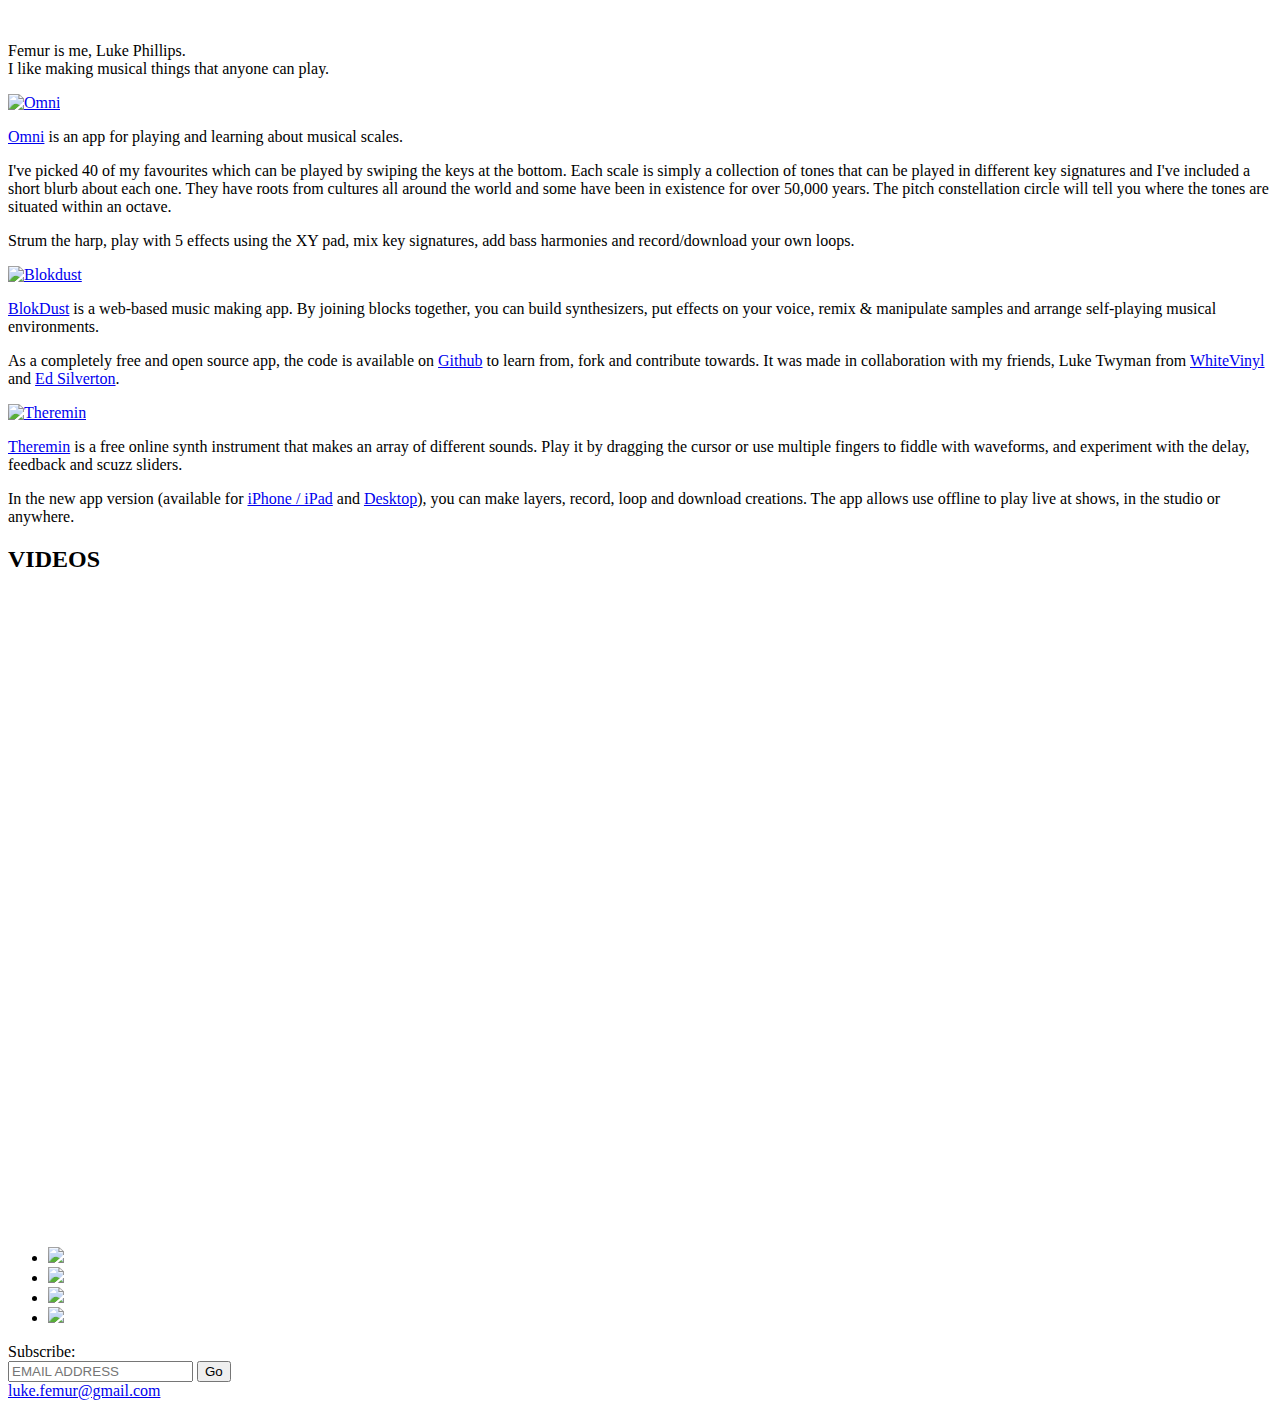
==== index.html @ b9eaee75 "copied existing femurdesign website from old host" ====
<!doctype html>
<html lang="">
<head>
    <meta charset="utf-8">
    <meta http-equiv="x-ua-compatible" content="ie=edge">

    <title>Femur - The creative work of musician & developer, Luke Phillips</title>
    <meta name="description" content="I like making musical things that anyone can play. My apps include Blokdust & the Theremin">
    <meta name="viewport" content="width=device-width, initial-scale=1">

    <meta property="og:url" content="https://www.femurdesign.com/"/>
    <meta property="og:title" content="Femur - The creative work of musician & developer, Luke Phillips"/>
    <meta property="og:description" content="I like making musical things that anyone can play. My apps include Blokdust & the Theremin"/>
    <meta property="og:image" content="img/thumbnail.png"/>

    <link href='//fonts.googleapis.com/css?family=Lato' rel='stylesheet' type='text/css'>
    <link rel="stylesheet" href="css/main.min.css">

    <link rel="icon" type="image/png" sizes="32x32" href="favicon-32x32.png">
    <link rel="icon" type="image/png" sizes="96x96" href="favicon-96x96.png">
    <link rel="icon" type="image/png" sizes="16x16" href="favicon-16x16.png">
</head>
<body>
<!--[if lt IE 8]>
<p class="browserupgrade">You are using an <strong>outdated</strong> browser. Please <a href="http://browsehappy.com/">upgrade your browser</a> to improve your experience.</p>
<![endif]-->

<div class="container">

    <div class="row text-center">
        <div class="col-xs-12">
            <div class="col-xs-12  heading">
                <div class="title">
                    <img src="img/logo.png" alt=""/>
                </div>

                <div class="col-xs-12 col-md-6 col-md-offset-3 subtitle">
                    <p>Femur is me, Luke Phillips. <br/>I like making musical things that anyone can play.</p>
                </div>
            </div>
        </div>
    </div>

    <section class="row">

        <div class="col-xs-12 col-md-6 col-md-offset-3 portfolio-item">
            <div class="image">
                <a href="https://femurdesign.com/omni">
                    <img src="img/omni.png" alt="Omni"/>
                </a>
            </div>
            <div class="copy">
                <p><a href="https://femurdesign.com/omni" alt="Omni Website">Omni</a> is an app for playing and learning about musical scales.</p>

                <p>I've picked 40 of my favourites which can be played by swiping the keys at the bottom. Each scale is simply a collection of tones that can be played in different key signatures and I've included a short blurb about each one. They have roots from cultures all around the world and some have been in existence for over 50,000 years. The pitch constellation circle will tell you where the tones are situated within an octave.</p>
                
                <p>Strum the harp, play with 5 effects using the XY pad, mix key signatures, add bass harmonies and record/download your own loops.</p>
            </div>
        </div>

        <div class="col-xs-12 col-md-6 col-md-offset-3 portfolio-item">
            <div class="image">
                <a href="https://blokdust.com">
                    <img src="img/blokdust.gif" alt="Blokdust"/>
                </a>
            </div>
            <div class="copy">
                <p><a href="https://blokdust.com" alt="BlokDust Website">BlokDust</a> is a web-based music making app. By joining blocks together, you can build synthesizers, put effects on your voice, remix & manipulate samples and arrange self-playing musical environments.</p>
                <p>As a completely free and open source app, the code is available on <a href="https://github.com/BlokDust/BlokDust">Github</a> to learn from, fork and contribute towards. It was made in collaboration with my friends, Luke Twyman from <a href="http://whitevinyldesign.com/">WhiteVinyl</a> and <a href="http://edsilv.com">Ed Silverton</a>.
                </p>
            </div>
        </div>

        <div class="col-xs-12 col-md-6 col-md-offset-3 portfolio-item">
            <div class="image">
                <a href="https://www.femurdesign.com/theremin/">
                    <img src="img/theremin.png" title="Blokdust" alt="Theremin"/>
                </a>
            </div>
            <div class="copy">
                <p><a href="https://www.femurdesign.com/theremin/" title="Theremin" alt="Theremin site">Theremin</a> is a free online synth instrument that makes an array of different sounds. Play it by dragging the cursor or use multiple fingers to fiddle with waveforms, and experiment with the delay, feedback and scuzz sliders.</p>
                <p>In the new app version (available for <a href="http://geo.itunes.apple.com/us/app/theremin-synth-loop-record/id1104816326?mt=8">iPhone / iPad</a> and <a href="https://chrome.google.com/webstore/detail/theremin/ghajldemkobafmgejbnjpeohpifhkhjd">Desktop</a>), you can make layers, record, loop and download creations. The app allows use offline to play live at shows, in the studio or anywhere.</p>
            </div>
        </div>

    </section>

    <div class="seperator"></div>

    <section class="row">
        <div class="col-xs-12 col-sm-8 col-md-6 col-center portfolio-item text-center">

            <h2 class="subtitle">VIDEOS</h2>

            <div class="embed-responsive embed-responsive-16by9">
                <iframe width="560" height="315" src="https://www.youtube.com/embed/aFK_aq44z4Y" frameborder="0" allowfullscreen></iframe>
            </div>

            <div class="embed-responsive embed-responsive-16by9">
                <iframe width="560" height="315" src="https://www.youtube.com/embed/o8XPSG1ZO70" frameborder="0" allowfullscreen></iframe>
            </div>

        </div>

    </section>

    <div class="seperator"></div>


    <div class="row text-center footer">
        <div class="col-xs-12 col-md-4">
            <ul class="social">
                <li><a href="https://www.facebook.com/femurdesign"><img src="img/icons/facebook.svg"/></a></li>
                <li><a href="https://twitter.com/femurdesign"><img src="img/icons/twitter.svg"/></a></li>
                <li><a href="https://github.com/lukephills"><img src="img/icons/github.svg"/></a></li>
                <li><a href="https://www.youtube.com/channel/UCdp2BhgqetxCKNwKLHW20yQ"><img src="img/icons/youtube.svg"/></a></li>
            </ul>
        </div>
        <div class="col-xs-12 col-md-4">
            <!-- Begin MailChimp Signup Form -->
            <div id="mc_embed_signup" class="subscribe">
                <form action="//femurdesign.us3.list-manage.com/subscribe/post?u=a8685aebc16700ab70541a03a&amp;id=cd9caaf477" method="post" id="mc-embedded-subscribe-form" name="mc-embedded-subscribe-form" class="validate" target="_blank" novalidate>
                    <div id="mc_embed_signup_scroll">
                        <div class="mc-field-group">
                        	<label for="mce-EMAIL" class="uppercase">Subscribe:</label>
                        	<div class="inline-block">
                                <input type="email" value="" name="EMAIL" class="required email subscribe-email" id="mce-EMAIL" placeholder="EMAIL ADDRESS">

                                <!-- real people should not fill this in and expect good things - do not remove this or risk form bot signups-->
                                <div style="position: absolute; left: -5000px;"><input type="text" name="b_a8685aebc16700ab70541a03a_cd9caaf477" tabindex="-1" value=""></div>
                                <input type="submit" value="Go" name="subscribe" id="mc-embedded-subscribe" class="button">
                            </div>
                        </div>
                    	<div id="mce-responses" class="clear">
                		<div class="response" id="mce-error-response" style="display:none"></div>
                		<div class="response" id="mce-success-response" style="display:none"></div>
                	</div>
                  </div>
              </form>
            </div>


            <!--End mc_embed_signup-->
        </div>
        <div class="col-xs-12 col-md-4">
            <a href="mailto:luke.femur@gmail.com" >luke.femur@gmail.com</a>
        </div>


    </div>
</div>


<!-- Mailchimp validation -->
<script type='text/javascript' src='//s3.amazonaws.com/downloads.mailchimp.com/js/mc-validate.js'></script><script type='text/javascript'>(function($) {window.fnames = new Array(); window.ftypes = new Array();fnames[0]='EMAIL';ftypes[0]='email';}(jQuery));var $mcj = jQuery.noConflict(true);</script>

<!-- Google Analytics: change UA-XXXXX-X to be your site's ID. -->
<script>
    (function(i,s,o,g,r,a,m){i['GoogleAnalyticsObject']=r;i[r]=i[r]||function(){
            (i[r].q=i[r].q||[]).push(arguments)},i[r].l=1*new Date();a=s.createElement(o),
        m=s.getElementsByTagName(o)[0];a.async=1;a.src=g;m.parentNode.insertBefore(a,m)
    })(window,document,'script','//www.google-analytics.com/analytics.js','ga');
    ga('create', 'UA-44791750-2', 'auto');
    ga('send', 'pageview');
</script>
</body>
</html>
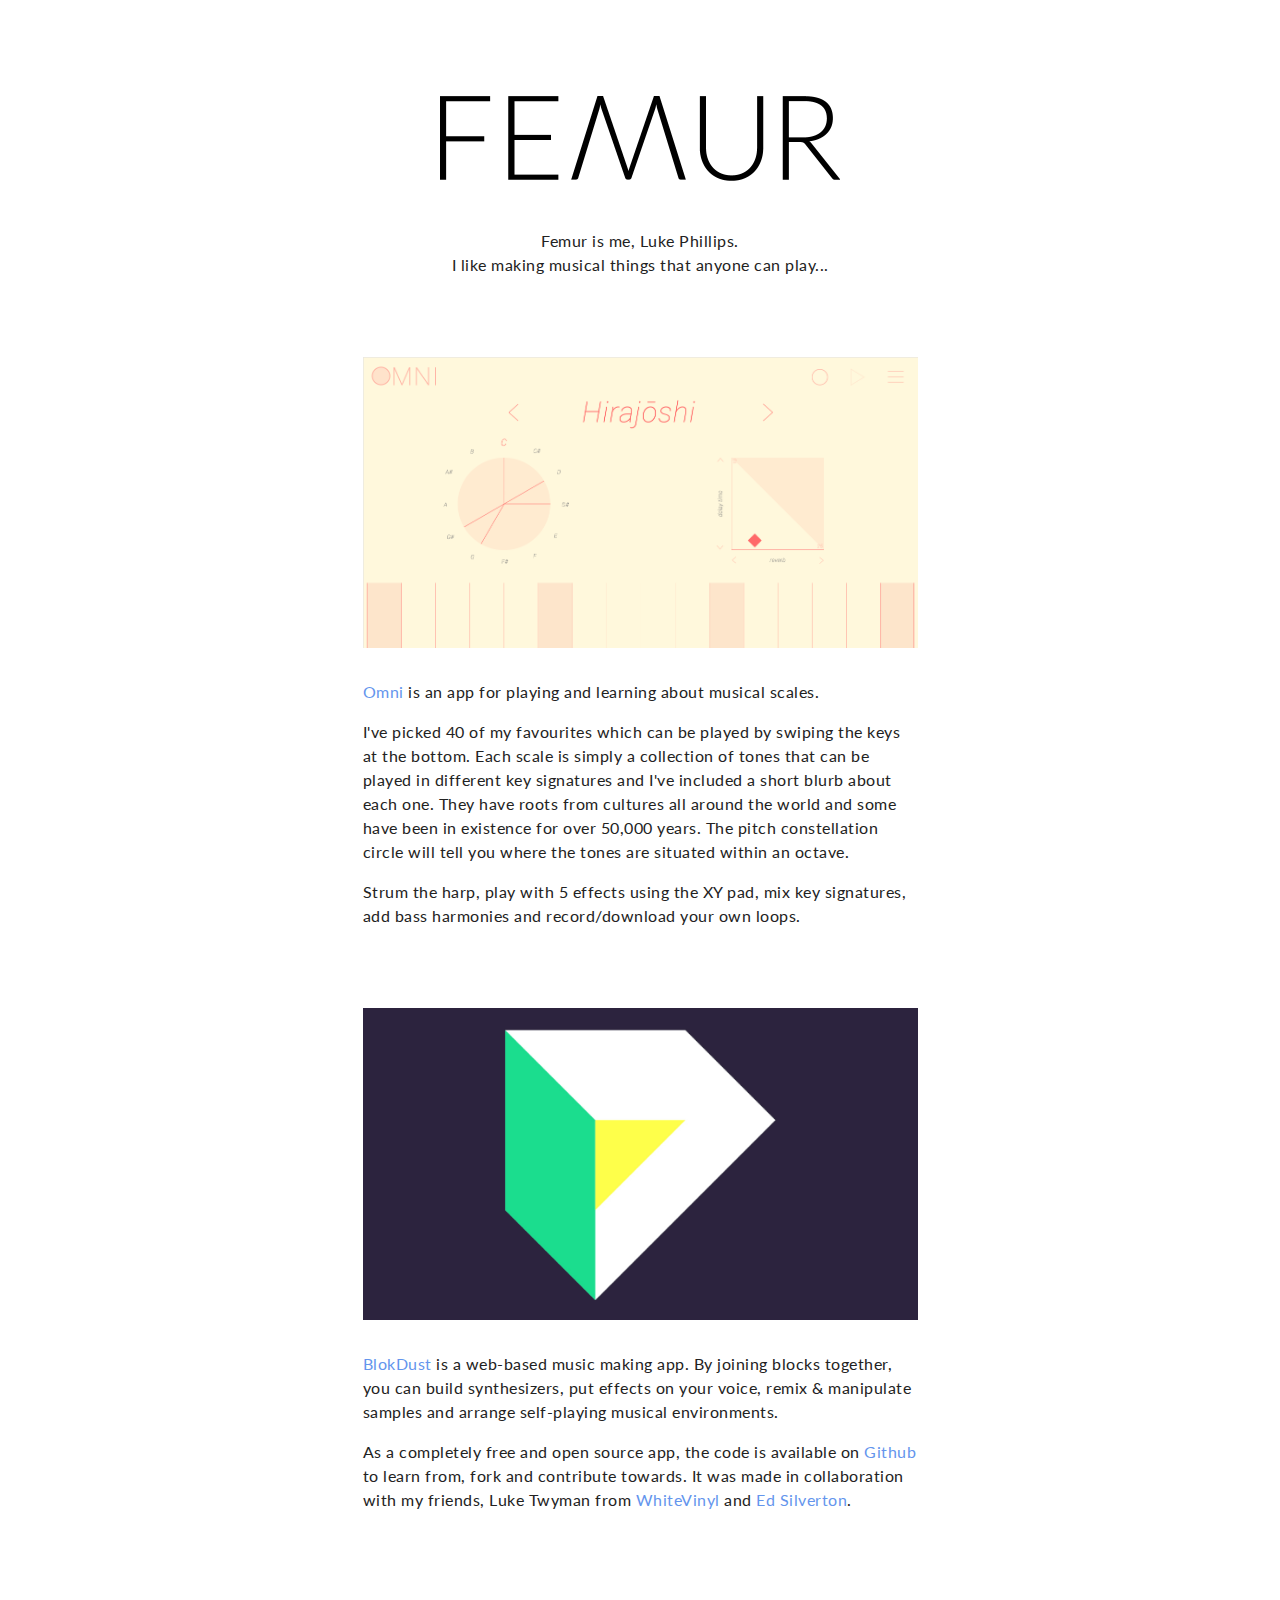
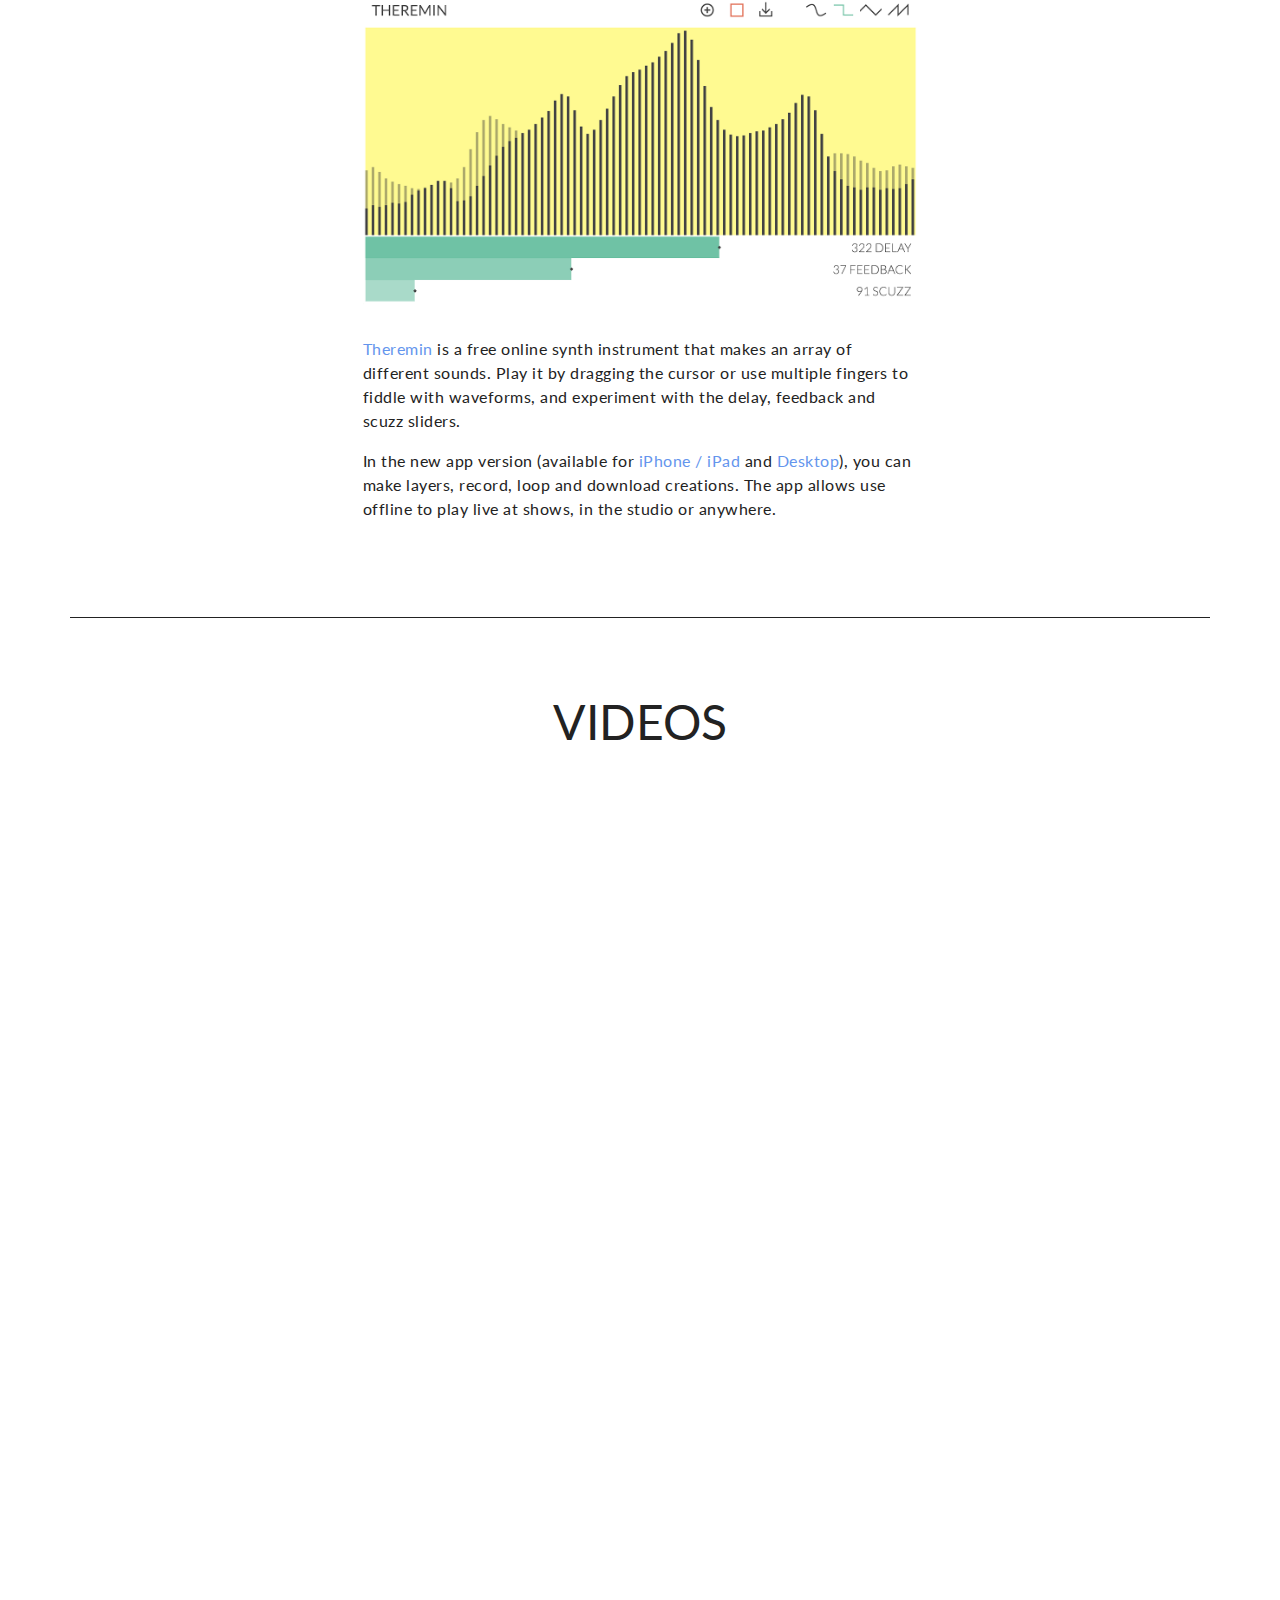
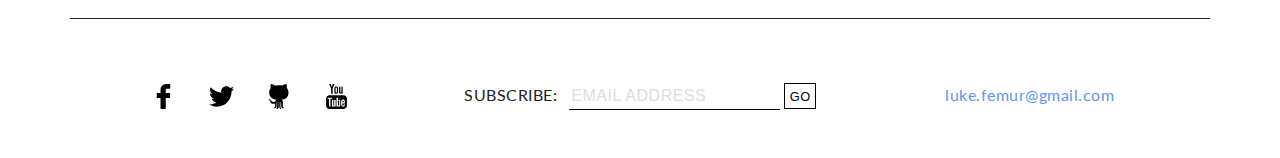
==== commit 8d0bc896: "copy change to check gh pages working" ====
--- a/index.html
+++ b/index.html
@@ -35,7 +35,7 @@
                 </div>
 
                 <div class="col-xs-12 col-md-6 col-md-offset-3 subtitle">
-                    <p>Femur is me, Luke Phillips. <br/>I like making musical things that anyone can play.</p>
+                    <p>Femur is me, Luke Phillips. <br/>I like making musical things that anyone can play...</p>
                 </div>
             </div>
         </div>
--- a/css/main.min.css
+++ b/css/main.min.css
@@ -0,0 +1,9 @@
+/*!
+ * html5-boilerplate
+ * 
+ * 
+ * @author 
+ * @version 5.3.0
+ * Copyright 2016. [object Object] licensed.
+ */
+article,aside,details,figcaption,figure,footer,header,hgroup,hr,menu,nav,section{display:block}fieldset,hr{border:0;padding:0}.col-xs-1,.col-xs-10,.col-xs-11,.col-xs-12,.col-xs-2,.col-xs-3,.col-xs-4,.col-xs-5,.col-xs-6,.col-xs-7,.col-xs-8,.col-xs-9,.float-left{float:left}.browserupgrade,.text-center{text-align:center}.cfx:after,.container-fluid:after,.container:after,.row:after{clear:both}a,abbr,acronym,address,applet,article,aside,audio,b,big,blockquote,body,canvas,caption,center,cite,code,dd,del,details,dfn,div,dl,dt,em,embed,fieldset,figcaption,figure,footer,form,h1,h2,h3,h4,h5,h6,header,hgroup,html,i,iframe,img,ins,kbd,label,legend,li,mark,menu,nav,object,ol,output,p,pre,q,ruby,s,samp,section,small,span,strike,strong,sub,summary,sup,table,tbody,td,tfoot,th,thead,time,tr,tt,u,ul,var,video{margin:0;padding:0;border:0;font:inherit;vertical-align:baseline}h2,h3{line-height:2em}body{line-height:1}ol,ul{list-style:none}blockquote,q{quotes:none}blockquote:after,blockquote:before,q:after,q:before{content:'';content:none}table{border-collapse:collapse;border-spacing:0}html{color:#222;font-size:1em;line-height:1.4;font-family:Lato,sans-serif;box-sizing:border-box}::-moz-selection{background:#b3d4fc;text-shadow:none}::selection{background:#b3d4fc;text-shadow:none}hr{height:1px;border-top:1px solid #ccc;margin:1em 0}audio,canvas,iframe,img,svg,video{vertical-align:middle}fieldset{margin:0}textarea{resize:vertical}.browserupgrade{background:#ccc;color:#000;padding:1em;margin:0}.container,.container-fluid{margin-right:auto;margin-left:auto;padding-left:15px;padding-right:15px}@media print{blockquote,img,pre,tr{page-break-inside:avoid}*,:after,:before{background:0 0!important;color:#000!important;box-shadow:none!important;text-shadow:none!important}a,a:visited{text-decoration:underline}a[href]:after{content:" (" attr(href) ")"}abbr[title]:after{content:" (" attr(title) ")"}a[href^="#"]:after,a[href^="javascript:"]:after{content:""}blockquote,pre{border:1px solid #999}thead{display:table-header-group}img{max-width:100%!important}h2,h3,p{orphans:3;widows:3}h2,h3{page-break-after:avoid}}.container-fluid:after,.container-fluid:before,.container:after,.container:before,.row:after,.row:before{display:table;content:" "}@media (min-width:768px){.container{width:750px}}@media (min-width:992px){.container{width:970px}}@media (min-width:1200px){.container{width:1170px}}.row{margin-left:-15px;margin-right:-15px}.col-lg-1,.col-lg-10,.col-lg-11,.col-lg-12,.col-lg-2,.col-lg-3,.col-lg-4,.col-lg-5,.col-lg-6,.col-lg-7,.col-lg-8,.col-lg-9,.col-md-1,.col-md-10,.col-md-11,.col-md-12,.col-md-2,.col-md-3,.col-md-4,.col-md-5,.col-md-6,.col-md-7,.col-md-8,.col-md-9,.col-sm-1,.col-sm-10,.col-sm-11,.col-sm-12,.col-sm-2,.col-sm-3,.col-sm-4,.col-sm-5,.col-sm-6,.col-sm-7,.col-sm-8,.col-sm-9,.col-xs-1,.col-xs-10,.col-xs-11,.col-xs-12,.col-xs-2,.col-xs-3,.col-xs-4,.col-xs-5,.col-xs-6,.col-xs-7,.col-xs-8,.col-xs-9{position:relative;min-height:1px;padding-left:15px;padding-right:15px}.col-xs-1{width:8.33333%}.col-xs-2{width:16.66667%}.col-xs-3{width:25%}.col-xs-4{width:33.33333%}.col-xs-5{width:41.66667%}.col-xs-6{width:50%}.col-xs-7{width:58.33333%}.col-xs-8{width:66.66667%}.col-xs-9{width:75%}.col-xs-10{width:83.33333%}.col-xs-11{width:91.66667%}.col-xs-12{width:100%}.col-xs-pull-0{right:auto}.col-xs-pull-1{right:8.33333%}.col-xs-pull-2{right:16.66667%}.col-xs-pull-3{right:25%}.col-xs-pull-4{right:33.33333%}.col-xs-pull-5{right:41.66667%}.col-xs-pull-6{right:50%}.col-xs-pull-7{right:58.33333%}.col-xs-pull-8{right:66.66667%}.col-xs-pull-9{right:75%}.col-xs-pull-10{right:83.33333%}.col-xs-pull-11{right:91.66667%}.col-xs-pull-12{right:100%}.col-xs-push-0{left:auto}.col-xs-push-1{left:8.33333%}.col-xs-push-2{left:16.66667%}.col-xs-push-3{left:25%}.col-xs-push-4{left:33.33333%}.col-xs-push-5{left:41.66667%}.col-xs-push-6{left:50%}.col-xs-push-7{left:58.33333%}.col-xs-push-8{left:66.66667%}.col-xs-push-9{left:75%}.col-xs-push-10{left:83.33333%}.col-xs-push-11{left:91.66667%}.col-xs-push-12{left:100%}.col-xs-offset-0{margin-left:0}.col-xs-offset-1{margin-left:8.33333%}.col-xs-offset-2{margin-left:16.66667%}.col-xs-offset-3{margin-left:25%}.col-xs-offset-4{margin-left:33.33333%}.col-xs-offset-5{margin-left:41.66667%}.col-xs-offset-6{margin-left:50%}.col-xs-offset-7{margin-left:58.33333%}.col-xs-offset-8{margin-left:66.66667%}.col-xs-offset-9{margin-left:75%}.col-xs-offset-10{margin-left:83.33333%}.col-xs-offset-11{margin-left:91.66667%}.col-xs-offset-12{margin-left:100%}@media (min-width:768px){.col-sm-1,.col-sm-10,.col-sm-11,.col-sm-12,.col-sm-2,.col-sm-3,.col-sm-4,.col-sm-5,.col-sm-6,.col-sm-7,.col-sm-8,.col-sm-9{float:left}.col-sm-1{width:8.33333%}.col-sm-2{width:16.66667%}.col-sm-3{width:25%}.col-sm-4{width:33.33333%}.col-sm-5{width:41.66667%}.col-sm-6{width:50%}.col-sm-7{width:58.33333%}.col-sm-8{width:66.66667%}.col-sm-9{width:75%}.col-sm-10{width:83.33333%}.col-sm-11{width:91.66667%}.col-sm-12{width:100%}.col-sm-pull-0{right:auto}.col-sm-pull-1{right:8.33333%}.col-sm-pull-2{right:16.66667%}.col-sm-pull-3{right:25%}.col-sm-pull-4{right:33.33333%}.col-sm-pull-5{right:41.66667%}.col-sm-pull-6{right:50%}.col-sm-pull-7{right:58.33333%}.col-sm-pull-8{right:66.66667%}.col-sm-pull-9{right:75%}.col-sm-pull-10{right:83.33333%}.col-sm-pull-11{right:91.66667%}.col-sm-pull-12{right:100%}.col-sm-push-0{left:auto}.col-sm-push-1{left:8.33333%}.col-sm-push-2{left:16.66667%}.col-sm-push-3{left:25%}.col-sm-push-4{left:33.33333%}.col-sm-push-5{left:41.66667%}.col-sm-push-6{left:50%}.col-sm-push-7{left:58.33333%}.col-sm-push-8{left:66.66667%}.col-sm-push-9{left:75%}.col-sm-push-10{left:83.33333%}.col-sm-push-11{left:91.66667%}.col-sm-push-12{left:100%}.col-sm-offset-0{margin-left:0}.col-sm-offset-1{margin-left:8.33333%}.col-sm-offset-2{margin-left:16.66667%}.col-sm-offset-3{margin-left:25%}.col-sm-offset-4{margin-left:33.33333%}.col-sm-offset-5{margin-left:41.66667%}.col-sm-offset-6{margin-left:50%}.col-sm-offset-7{margin-left:58.33333%}.col-sm-offset-8{margin-left:66.66667%}.col-sm-offset-9{margin-left:75%}.col-sm-offset-10{margin-left:83.33333%}.col-sm-offset-11{margin-left:91.66667%}.col-sm-offset-12{margin-left:100%}}@media (min-width:992px){.col-md-1,.col-md-10,.col-md-11,.col-md-12,.col-md-2,.col-md-3,.col-md-4,.col-md-5,.col-md-6,.col-md-7,.col-md-8,.col-md-9{float:left}.col-md-1{width:8.33333%}.col-md-2{width:16.66667%}.col-md-3{width:25%}.col-md-4{width:33.33333%}.col-md-5{width:41.66667%}.col-md-6{width:50%}.col-md-7{width:58.33333%}.col-md-8{width:66.66667%}.col-md-9{width:75%}.col-md-10{width:83.33333%}.col-md-11{width:91.66667%}.col-md-12{width:100%}.col-md-pull-0{right:auto}.col-md-pull-1{right:8.33333%}.col-md-pull-2{right:16.66667%}.col-md-pull-3{right:25%}.col-md-pull-4{right:33.33333%}.col-md-pull-5{right:41.66667%}.col-md-pull-6{right:50%}.col-md-pull-7{right:58.33333%}.col-md-pull-8{right:66.66667%}.col-md-pull-9{right:75%}.col-md-pull-10{right:83.33333%}.col-md-pull-11{right:91.66667%}.col-md-pull-12{right:100%}.col-md-push-0{left:auto}.col-md-push-1{left:8.33333%}.col-md-push-2{left:16.66667%}.col-md-push-3{left:25%}.col-md-push-4{left:33.33333%}.col-md-push-5{left:41.66667%}.col-md-push-6{left:50%}.col-md-push-7{left:58.33333%}.col-md-push-8{left:66.66667%}.col-md-push-9{left:75%}.col-md-push-10{left:83.33333%}.col-md-push-11{left:91.66667%}.col-md-push-12{left:100%}.col-md-offset-0{margin-left:0}.col-md-offset-1{margin-left:8.33333%}.col-md-offset-2{margin-left:16.66667%}.col-md-offset-3{margin-left:25%}.col-md-offset-4{margin-left:33.33333%}.col-md-offset-5{margin-left:41.66667%}.col-md-offset-6{margin-left:50%}.col-md-offset-7{margin-left:58.33333%}.col-md-offset-8{margin-left:66.66667%}.col-md-offset-9{margin-left:75%}.col-md-offset-10{margin-left:83.33333%}.col-md-offset-11{margin-left:91.66667%}.col-md-offset-12{margin-left:100%}}@media (min-width:1200px){.col-lg-1,.col-lg-10,.col-lg-11,.col-lg-12,.col-lg-2,.col-lg-3,.col-lg-4,.col-lg-5,.col-lg-6,.col-lg-7,.col-lg-8,.col-lg-9{float:left}.col-lg-1{width:8.33333%}.col-lg-2{width:16.66667%}.col-lg-3{width:25%}.col-lg-4{width:33.33333%}.col-lg-5{width:41.66667%}.col-lg-6{width:50%}.col-lg-7{width:58.33333%}.col-lg-8{width:66.66667%}.col-lg-9{width:75%}.col-lg-10{width:83.33333%}.col-lg-11{width:91.66667%}.col-lg-12{width:100%}.col-lg-pull-0{right:auto}.col-lg-pull-1{right:8.33333%}.col-lg-pull-2{right:16.66667%}.col-lg-pull-3{right:25%}.col-lg-pull-4{right:33.33333%}.col-lg-pull-5{right:41.66667%}.col-lg-pull-6{right:50%}.col-lg-pull-7{right:58.33333%}.col-lg-pull-8{right:66.66667%}.col-lg-pull-9{right:75%}.col-lg-pull-10{right:83.33333%}.col-lg-pull-11{right:91.66667%}.col-lg-pull-12{right:100%}.col-lg-push-0{left:auto}.col-lg-push-1{left:8.33333%}.col-lg-push-2{left:16.66667%}.col-lg-push-3{left:25%}.col-lg-push-4{left:33.33333%}.col-lg-push-5{left:41.66667%}.col-lg-push-6{left:50%}.col-lg-push-7{left:58.33333%}.col-lg-push-8{left:66.66667%}.col-lg-push-9{left:75%}.col-lg-push-10{left:83.33333%}.col-lg-push-11{left:91.66667%}.col-lg-push-12{left:100%}.col-lg-offset-0{margin-left:0}.col-lg-offset-1{margin-left:8.33333%}.col-lg-offset-2{margin-left:16.66667%}.col-lg-offset-3{margin-left:25%}.col-lg-offset-4{margin-left:33.33333%}.col-lg-offset-5{margin-left:41.66667%}.col-lg-offset-6{margin-left:50%}.col-lg-offset-7{margin-left:58.33333%}.col-lg-offset-8{margin-left:66.66667%}.col-lg-offset-9{margin-left:75%}.col-lg-offset-10{margin-left:83.33333%}.col-lg-offset-11{margin-left:91.66667%}.col-lg-offset-12{margin-left:100%}}.embed-responsive{position:relative;display:block;height:0;padding:0;overflow:hidden}.embed-responsive .embed-responsive-item,.embed-responsive embed,.embed-responsive iframe,.embed-responsive object,.embed-responsive video{position:absolute;top:0;left:0;bottom:0;height:100%;width:100%;border:0}.embed-responsive-16by9{padding-bottom:56.25%}.embed-responsive-4by3{padding-bottom:75%}.float-right{float:right}.col-center{margin-left:auto;margin-right:auto;float:none}.abs{position:absolute}#mc_embed_signup.subscribe .mc-field-group,.rel{position:relative}.hidden{display:none}.full{width:100%;height:100%}.text-left{text-align:left}.text-right{text-align:right}.white{background-color:#fff}.black{background-color:#000}.text-white{color:#fff}.text-black{color:#000}.border{border:1px solid}.border-top{border-top:1px solid}.border-bottom{border-bottom:1px solid}.uppercase{text-transform:uppercase}.block{display:block}.inline{display:inline}.inline-block{display:inline-block}.no-margin{margin:0}.cfx:after,.cfx:before{content:" ";display:table}*,:after,:before{box-sizing:inherit}h1{font-size:4rem}@media only screen and (min-width:992px){h1{font-size:6rem}}h2{font-size:2rem}@media only screen and (min-width:992px){h2{font-size:3rem}}h3{font-size:1.5rem;margin:1em 0 .25em}@media only screen and (min-width:992px){h3{font-size:2rem}}p{margin-bottom:1em}a,input,label,li,p{font-size:14px;line-height:1.5em;letter-spacing:.5px}a{text-decoration:none;color:#6495ed;border-bottom:1px solid #fff;transition:border .3s linear}a:focus,a:hover{transition:border 10ms linear;border-bottom:1px solid #6495ed}a.fancy-underline{box-shadow:0 1px;transition:box-shadow .25s}a.fancy-underline:hover{box-shadow:0 2px}strong{font-weight:bolder}.list-section{margin-top:3rem}.list-section ol{list-style-type:decimal;margin-left:20px}@media only screen and (min-width:992px){a,input,label,li,p{font-size:16px}.list-section ol{margin-left:40px}}.list-section ol li{margin-bottom:1.25rem}img{width:100%}.heading{margin:2em 0}.heading .title img{max-width:400px;width:100%;margin:1em 0}.heading .subtitle{margin-bottom:1em;padding:0}.seperator,section{margin-bottom:2em}@media only screen and (min-width:680px){.heading .subtitle{padding:0 120px}}@media only screen and (min-width:992px){.heading .subtitle{padding:0;margin-bottom:2em}}.seperator{border-bottom:1px solid}section .portfolio-item{margin-bottom:1em}@media only screen and (min-width:992px){section .portfolio-item{margin-bottom:2em}}section .portfolio-item:last-of-type .copy{padding:2em 0 0}section .portfolio-item .copy{padding:2em 0}section .portfolio-item .copy h2{margin-bottom:.3em}@media only screen and (min-width:992px){section .portfolio-item .copy p{padding:0}section{margin-bottom:3em}}.title{margin:2rem 0 1.5rem}@media only screen and (min-width:992px){.title{margin:3rem 0 1.5rem}}.subtitle{margin-bottom:1em;margin-top:.25em}@media only screen and (min-width:992px){.subtitle{margin-bottom:1em;margin-top:.5em}}.embed-responsive{margin-bottom:3em}@media only screen and (min-width:992px){.embed-responsive{margin-bottom:4em}}.footer{padding-top:2em}.footer>div{margin-bottom:3em}.footer>div:first-of-type{margin-bottom:2em}.footer li{margin-bottom:.3rem}.footer .social li{width:25px;display:inline-block;margin:0 .9rem .3rem}.footer .social li a{transition:none}.footer .social li a:hover{border-bottom:none}.subscribe label{margin-right:.5em}.subscribe input.subscribe-email{border:none;border-bottom:1px solid #000;font-size:1rem;outline:0}.subscribe input.subscribe-email:focus{border-bottom:1px solid #38ee7f}.subscribe input.subscribe-email:invalid{border-bottom:1px solid #ee5333}#mc_embed_signup.subscribe div.mce_inline_error{margin:0;padding:5px 10px;background-color:transparent;font-weight:400;z-index:1;color:red}#mc_embed_signup.subscribe .response{padding:5px 10px!important}#mc_embed_signup.subscribe .button{background-color:#fff;border:1px solid #000;padding:.5em .3em .3em .35em;line-height:1em;z-index:2;display:inline;text-transform:uppercase;font-size:.8em;transition:all .3s linear}#mc_embed_signup.subscribe .button:hover{transition:all 10ms linear;background-color:#000;color:#fff}::-webkit-input-placeholder{color:#DDD;font-size:.8em;line-height:2em;letter-spacing:.5px}@media only screen and (min-width:992px){::-webkit-input-placeholder{font-size:1em;line-height:1.5em}}:-moz-placeholder{color:#DDD;font-size:.8em;line-height:2em;letter-spacing:.5px}@media only screen and (min-width:992px){:-moz-placeholder{font-size:1em;line-height:1.5em}}::-moz-placeholder{color:#DDD;font-size:.8em;line-height:2em;letter-spacing:.5px}@media only screen and (min-width:992px){::-moz-placeholder{font-size:1em;line-height:1.5em}}:-ms-input-placeholder{color:#DDD;font-size:.8em;line-height:2em;letter-spacing:.5px}.subscribe.subscribe-abs{display:none;position:absolute;right:1em;top:1em;z-index:1}@media only screen and (min-width:992px){:-ms-input-placeholder{font-size:1em;line-height:1.5em}.subscribe.subscribe-abs{display:block}}.social-icon{width:60px}svg.ring{fill:red}.row.github{margin-bottom:0;padding-bottom:0}